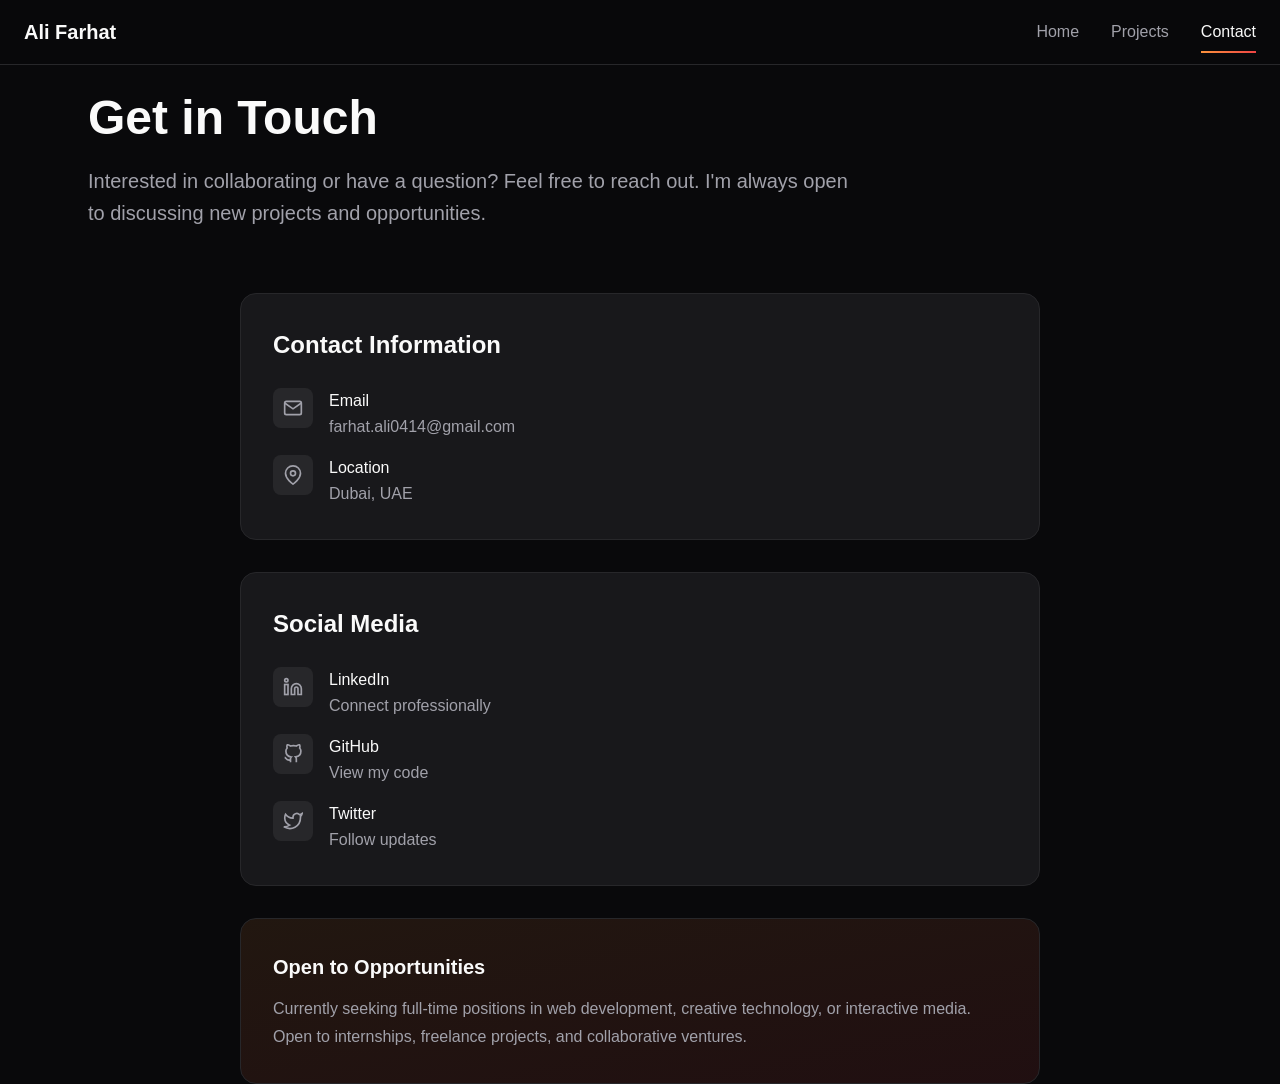
==== contact.html @ 58b13000 "initial commit" ====
<!DOCTYPE html>
<html lang="en">
<head>
    <meta charset="UTF-8">
    <meta name="viewport" content="width=device-width, initial-scale=1.0">
    <title>Contact - Ali Farhat</title>
    <link rel="stylesheet" href="styles.css">
</head>
<body>
    <!-- Navigation -->
    <nav class="nav">
        <div class="nav-container">
            <a href="index.html" class="nav-logo">Ali Farhat</a>
            <button class="nav-toggle" id="navToggle">
                <span class="hamburger"></span>
                <span class="hamburger"></span>
                <span class="hamburger"></span>
            </button>
            <div class="nav-menu" id="navMenu">
                <a href="index.html" class="nav-link">Home</a>
                <a href="projects.html" class="nav-link">Projects</a>
                <a href="contact.html" class="nav-link active">Contact</a>
            </div>
        </div>
    </nav>

    <!-- Main Content -->
    <main class="main-content">
        <div class="container-medium">
            <div class="page-header">
                <h1 class="page-title">Get in Touch</h1>
                <p class="page-description">
                    Interested in collaborating or have a question? Feel free to reach out.
                    I'm always open to discussing new projects and opportunities.
                </p>
            </div>

            <div class="contact-info-centered">
                <!-- Contact Information -->
                <div class="info-card">
                    <h2 class="info-card-title">Contact Information</h2>
                    
                    <div class="info-items">
                        <a href="mailto:ali.farhat@email.com" class="info-item">
                            <div class="info-icon">
                                <svg class="icon" width="20" height="20" viewBox="0 0 24 24" fill="none" stroke="currentColor" stroke-width="2">
                                    <path d="M4 4h16c1.1 0 2 .9 2 2v12c0 1.1-.9 2-2 2H4c-1.1 0-2-.9-2-2V6c0-1.1.9-2 2-2z"></path>
                                    <polyline points="22,6 12,13 2,6"></polyline>
                                </svg>
                            </div>
                            <div>
                                <p class="info-label">Email</p>
                                <p class="info-value">farhat.ali0414@gmail.com</p>
                            </div>
                        </a>

                        <div class="info-item">
                            <div class="info-icon">
                                <svg class="icon" width="20" height="20" viewBox="0 0 24 24" fill="none" stroke="currentColor" stroke-width="2">
                                    <path d="M21 10c0 7-9 13-9 13s-9-6-9-13a9 9 0 0 1 18 0z"></path>
                                    <circle cx="12" cy="10" r="3"></circle>
                                </svg>
                            </div>
                            <div>
                                <p class="info-label">Location</p>
                                <p class="info-value">Dubai, UAE</p>
                            </div>
                        </div>
                    </div>
                </div>

                <div class="info-card">
                    <h2 class="info-card-title">Social Media</h2>
                    <div class="info-items">
                        <a href="https://www.linkedin.com/in/ali-farhat-0abab8230/" target="_blank" rel="noopener noreferrer" class="info-item">
                            <div class="info-icon">
                                <svg class="icon" width="20" height="20" viewBox="0 0 24 24" fill="none" stroke="currentColor" stroke-width="2">
                                    <path d="M16 8a6 6 0 0 1 6 6v7h-4v-7a2 2 0 0 0-2-2 2 2 0 0 0-2 2v7h-4v-7a6 6 0 0 1 6-6z"></path>
                                    <rect x="2" y="9" width="4" height="12"></rect>
                                    <circle cx="4" cy="4" r="2"></circle>
                                </svg>
                            </div>
                            <div>
                                <p class="info-label">LinkedIn</p>
                                <p class="info-value">Connect professionally</p>
                            </div>
                        </a>

                        <a href="https://github.com" target="_blank" rel="noopener noreferrer" class="info-item">
                            <div class="info-icon">
                                <svg class="icon" width="20" height="20" viewBox="0 0 24 24" fill="none" stroke="currentColor" stroke-width="2">
                                    <path d="M9 19c-5 1.5-5-2.5-7-3m14 6v-3.87a3.37 3.37 0 0 0-.94-2.61c3.14-.35 6.44-1.54 6.44-7A5.44 5.44 0 0 0 20 4.77 5.07 5.07 0 0 0 19.91 1S18.73.65 16 2.48a13.38 13.38 0 0 0-7 0C6.27.65 5.09 1 5.09 1A5.07 5.07 0 0 0 5 4.77a5.44 5.44 0 0 0-1.5 3.78c0 5.42 3.3 6.61 6.44 7A3.37 3.37 0 0 0 9 18.13V22"></path>
                                </svg>
                            </div>
                            <div>
                                <p class="info-label">GitHub</p>
                                <p class="info-value">View my code</p>
                            </div>
                        </a>

                        <a href="https://twitter.com" target="_blank" rel="noopener noreferrer" class="info-item">
                            <div class="info-icon">
                                <svg class="icon" width="20" height="20" viewBox="0 0 24 24" fill="none" stroke="currentColor" stroke-width="2">
                                    <path d="M23 3a10.9 10.9 0 0 1-3.14 1.53 4.48 4.48 0 0 0-7.86 3v1A10.66 10.66 0 0 1 3 4s-4 9 5 13a11.64 11.64 0 0 1-7 2c9 5 20 0 20-11.5a4.5 4.5 0 0 0-.08-.83A7.72 7.72 0 0 0 23 3z"></path>
                                </svg>
                            </div>
                            <div>
                                <p class="info-label">Twitter</p>
                                <p class="info-value">Follow updates</p>
                            </div>
                        </a>
                    </div>
                </div>

                <div class="opportunities-card">
                    <h3 class="opportunities-title">Open to Opportunities</h3>
                    <p class="opportunities-text">
                        Currently seeking full-time positions in web development, creative
                        technology, or interactive media. Open to internships, freelance
                        projects, and collaborative ventures.
                    </p>
                </div>
            </div>
        </div>
    </main>

    <script src="js/main.js"></script>
</body>
</html>
---- styles.css ----
/* Reset and Base Styles */
* {
    margin: 0;
    padding: 0;
    box-sizing: border-box;
}

body {
    font-family: -apple-system, BlinkMacSystemFont, 'Segoe UI', Roboto, 'Helvetica Neue', Arial, sans-serif;
    background-color: #09090b;
    color: #fafafa;
    line-height: 1.6;
    overflow-x: hidden;
}

/* Container */
.container {
    max-width: 1280px;
    margin: 0 auto;
    padding: 0 1.5rem;
}

.container-medium {
    max-width: 1152px;
    margin: 0 auto;
    padding: 0 1.5rem;
}

.container-narrow {
    max-width: 1024px;
    margin: 0 auto;
    padding: 0 1.5rem;
}

/* Navigation */
.nav {
    position: fixed;
    top: 0;
    left: 0;
    right: 0;
    background-color: rgba(9, 9, 11, 0.8);
    backdrop-filter: blur(12px);
    border-bottom: 1px solid #27272a;
    z-index: 1000;
}

.nav-container {
    max-width: 1280px;
    margin: 0 auto;
    padding: 1rem 1.5rem;
    display: flex;
    justify-content: space-between;
    align-items: center;
}

.nav-logo {
    font-size: 1.25rem;
    font-weight: 700;
    color: #fafafa;
    text-decoration: none;
    transition: color 0.2s;
}

.nav-logo:hover {
    color: #a1a1aa;
}

.nav-menu {
    display: flex;
    gap: 2rem;
}

.nav-link {
    color: #a1a1aa;
    text-decoration: none;
    transition: color 0.2s;
    position: relative;
}

.nav-link:hover,
.nav-link.active {
    color: #fafafa;
}

.nav-link.active::after {
    content: '';
    position: absolute;
    bottom: -0.5rem;
    left: 0;
    right: 0;
    height: 2px;
    background: linear-gradient(to right, #fb923c, #ef4444);
}

.nav-toggle {
    display: none;
    background: none;
    border: none;
    cursor: pointer;
    padding: 0.5rem;
}

.hamburger {
    display: block;
    width: 1.5rem;
    height: 2px;
    background-color: #fafafa;
    margin: 0.25rem 0;
    transition: all 0.3s;
}

/* Main Content */
.main-content {
    padding-top: 5rem;
}

/* Hero Section */
.hero-section {
    min-height: 80vh;
    display: flex;
    flex-direction: column;
    align-items: center;
    gap: 3rem;
    padding: 3rem 0;
}

.hero-content {
    flex: 1;
    display: flex;
    flex-direction: column;
    gap: 1.5rem;
}

.hero-badge {
    display: inline-block;
    padding: 0.5rem 1rem;
    background-color: rgba(39, 39, 42, 0.5);
    border: 1px solid #3f3f46;
    border-radius: 9999px;
    font-size: 0.875rem;
    color: #d4d4d8;
    width: fit-content;
}

.hero-title {
    font-size: 3rem;
    font-weight: 700;
    letter-spacing: -0.02em;
    line-height: 1.1;
}

.gradient-text {
    background: linear-gradient(to right, #fb923c, #ef4444);
    -webkit-background-clip: text;
    -webkit-text-fill-color: transparent;
    background-clip: text;
}

.hero-description {
    font-size: 1.25rem;
    color: #a1a1aa;
    max-width: 48rem;
    line-height: 1.75;
}

.hero-buttons {
    display: flex;
    flex-wrap: wrap;
    gap: 1rem;
    padding-top: 1rem;
}

.hero-image-wrapper {
    flex: 1;
    display: flex;
    justify-content: center;
}

.hero-image-wrapper > div {
    position: relative;
}

.hero-image-glow {
    position: absolute;
    inset: -1rem;
    background: linear-gradient(to right, #f97316, #dc2626);
    border-radius: 9999px;
    opacity: 0.2;
    filter: blur(2rem);
}

.hero-image {
    position: relative;
    width: 20rem;
    height: 20rem;
    border-radius: 9999px;
    object-fit: cover;
    border: 4px solid #27272a;
}

/* Buttons */
.btn {
    display: inline-flex;
    align-items: center;
    gap: 0.5rem;
    padding: 0.75rem 1.5rem;
    border-radius: 0.5rem;
    font-weight: 500;
    text-decoration: none;
    transition: all 0.2s;
    cursor: pointer;
    border: none;
    font-size: 1rem;
}

.btn-primary {
    background-color: #f4f4f5;
    color: #18181b;
}

.btn-primary:hover {
    background-color: #e4e4e7;
}

.btn-secondary {
    background-color: #27272a;
    color: #fafafa;
    border: 1px solid #3f3f46;
}

.btn-secondary:hover {
    background-color: #3f3f46;
}

.btn-full {
    width: 100%;
    justify-content: center;
}

/* Icons */
.icon {
    width: 1.25rem;
    height: 1.25rem;
}

.icon-large {
    width: 1.5rem;
    height: 1.5rem;
}

.icon-small {
    width: 1rem;
    height: 1rem;
}

/* Sections */
.section {
    padding: 6rem 0;
}

.section-border {
    border-top: 1px solid #27272a;
}

.section-content-centered {
    max-width: 56rem;
    margin: 0 auto;
    text-align: center;
}

.section-title {
    font-size: 1.875rem;
    font-weight: 700;
    margin-bottom: 1.5rem;
}

.section-title-centered {
    font-size: 1.875rem;
    font-weight: 700;
    text-align: center;
    margin-bottom: 4rem;
}

.section-description {
    font-size: 1.25rem;
    color: #a1a1aa;
    line-height: 1.75;
}

.section-header {
    display: flex;
    justify-content: space-between;
    align-items: flex-end;
    margin-bottom: 3rem;
}

.section-link {
    color: #a1a1aa;
    text-decoration: none;
    display: inline-flex;
    align-items: center;
    gap: 0.5rem;
    transition: color 0.2s;
}

.section-link:hover {
    color: #fafafa;
}

/* Cards */
.cards-grid {
    display: grid;
    grid-template-columns: repeat(auto-fit, minmax(280px, 1fr));
    gap: 2rem;
}

.card {
    background-color: #18181b;
    border: 1px solid #27272a;
    border-radius: 1rem;
    padding: 2rem;
    display: flex;
    flex-direction: column;
    gap: 1rem;
    transition: border-color 0.2s;
}

.card:hover {
    border-color: #3f3f46;
}

.card-icon {
    width: 3rem;
    height: 3rem;
    border-radius: 0.5rem;
    display: flex;
    align-items: center;
    justify-content: center;
}

.card-icon-orange {
    background-color: rgba(251, 146, 60, 0.1);
    color: #fb923c;
}

.card-icon-red {
    background-color: rgba(239, 68, 68, 0.1);
    color: #ef4444;
}

.card-icon-green {
    background-color: rgba(34, 197, 94, 0.1);
    color: #22c55e;
}

.card-title {
    font-size: 1.25rem;
    font-weight: 600;
}

.card-description {
    color: #a1a1aa;
    line-height: 1.75;
}

/* Projects */
.projects-grid {
    display: grid;
    grid-template-columns: repeat(auto-fit, minmax(400px, 1fr));
    gap: 2rem;
}

.projects-grid-full {
    display: grid;
    grid-template-columns: repeat(auto-fit, minmax(400px, 1fr));
    gap: 2rem;
}

.project-card {
    position: relative;
    overflow: hidden;
    border-radius: 1rem;
    background-color: #18181b;
    border: 1px solid #27272a;
    transition: all 0.3s;
    text-decoration: none;
    color: inherit;
    display: block;
}

.project-card:hover {
    border-color: #3f3f46;
}

.project-card-full {
    background-color: #18181b;
    border: 1px solid #27272a;
    border-radius: 1rem;
    overflow: hidden;
    transition: border-color 0.3s;
}

.project-card-full:hover {
    border-color: #3f3f46;
}

.project-image-wrapper {
    aspect-ratio: 16 / 9;
    overflow: hidden;
    background-color: #27272a;
}

.project-image {
    width: 100%;
    height: 100%;
    object-fit: cover;
    transition: transform 0.3s;
}

.project-card:hover .project-image,
.project-card-full:hover .project-image {
    transform: scale(1.05);
}

.project-content {
    padding: 1.5rem;
}

.project-card-content {
    padding: 1.5rem;
    display: flex;
    flex-direction: column;
    gap: 1rem;
}

.project-title {
    font-size: 1.25rem;
    font-weight: 600;
    margin-bottom: 0.5rem;
}

.project-card-title {
    font-size: 1.5rem;
    font-weight: 600;
}

.project-description {
    color: #a1a1aa;
}

.project-card-description {
    color: #a1a1aa;
    line-height: 1.75;
}

.project-tags {
    display: flex;
    flex-wrap: wrap;
    gap: 0.5rem;
}

.tag {
    padding: 0.25rem 0.75rem;
    background-color: #27272a;
    color: #d4d4d8;
    font-size: 0.875rem;
    border-radius: 9999px;
    border: 1px solid #3f3f46;
}

.project-links {
    display: flex;
    gap: 1rem;
    padding-top: 0.5rem;
}

.project-link {
    display: inline-flex;
    align-items: center;
    gap: 0.5rem;
    color: #a1a1aa;
    text-decoration: none;
    transition: color 0.2s;
}

.project-link:hover {
    color: #fafafa;
}

/* Page Header */
.page-header {
    margin-bottom: 4rem;
}

.page-title {
    font-size: 2.5rem;
    font-weight: 700;
    margin-bottom: 0.5rem;
}

.page-description {
    font-size: 1.25rem;
    color: #a1a1aa;
    max-width: 48rem;
}

/* Resume */
.resume-header {
    display: flex;
    justify-content: space-between;
    align-items: flex-start;
    gap: 1rem;
    margin-bottom: 3rem;
}

.resume-content {
    background-color: #18181b;
    border: 1px solid #27272a;
    border-radius: 1rem;
    padding: 3rem;
}

.resume-section {
    margin-bottom: 3rem;
}

.resume-section:last-child {
    margin-bottom: 0;
}

.resume-section-border {
    border-top: 1px solid #27272a;
    padding-top: 2rem;
}

.resume-name {
    font-size: 1.875rem;
    font-weight: 700;
    margin-bottom: 1rem;
}

.text-muted {
    color: #a1a1aa;
}

.text-muted-relaxed {
    color: #a1a1aa;
    line-height: 1.75;
}

.contact-grid {
    display: grid;
    grid-template-columns: repeat(auto-fit, minmax(250px, 1fr));
    gap: 0.75rem;
}

.contact-item {
    display: flex;
    align-items: center;
    gap: 0.5rem;
    color: #a1a1aa;
}

.contact-link {
    color: #a1a1aa;
    text-decoration: none;
    transition: color 0.2s;
}

.contact-link:hover {
    color: #fafafa;
}

.social-links {
    display: flex;
    gap: 1rem;
    padding-top: 0.5rem;
}

.social-link {
    color: #a1a1aa;
    transition: color 0.2s;
}

.social-link:hover {
    color: #fafafa;
}

.section-heading {
    font-size: 1.25rem;
    font-weight: 600;
    margin-bottom: 1rem;
}

.experience-item {
    margin-bottom: 1.5rem;
}

.experience-item:last-child {
    margin-bottom: 0;
}

.experience-header {
    display: flex;
    justify-content: space-between;
    align-items: flex-start;
    margin-bottom: 0.5rem;
}

.experience-title {
    font-weight: 600;
}

.experience-date {
    color: #71717a;
    font-size: 0.875rem;
}

.experience-list {
    list-style: disc;
    list-style-position: inside;
    color: #a1a1aa;
    margin-left: 1rem;
}

.experience-list li {
    margin: 0.25rem 0;
}

.skills-grid {
    display: grid;
    grid-template-columns: repeat(auto-fit, minmax(250px, 1fr));
    gap: 1rem;
}

.skill-category {
    color: #d4d4d8;
    font-weight: 500;
    margin-bottom: 0.5rem;
}

.projects-list {
    display: flex;
    flex-direction: column;
    gap: 1rem;
}

.project-item {
    margin-bottom: 0.5rem;
}

.project-item-title {
    font-weight: 600;
    margin-bottom: 0.25rem;
}

.awards-list {
    list-style: none;
    color: #a1a1aa;
}

.awards-list li {
    margin: 0.5rem 0;
}

/* Contact Page */
.contact-layout {
    display: grid;
    grid-template-columns: 1fr;
    gap: 3rem;
}

.contact-info-centered {
    max-width: 800px;
    margin: 0 auto;
    display: flex;
    flex-direction: column;
    gap: 2rem;
}

.contact-form {
    display: flex;
    flex-direction: column;
    gap: 1.5rem;
}

.form-group {
    display: flex;
    flex-direction: column;
}

.form-label {
    font-size: 0.875rem;
    font-weight: 500;
    margin-bottom: 0.5rem;
}

.form-input {
    width: 100%;
    padding: 0.75rem 1rem;
    background-color: #18181b;
    border: 1px solid #27272a;
    border-radius: 0.5rem;
    color: #fafafa;
    transition: border-color 0.2s;
    font-family: inherit;
}

.form-input:focus {
    outline: none;
    border-color: #52525b;
}

.form-textarea {
    resize: none;
}

.contact-sidebar {
    display: flex;
    flex-direction: column;
    gap: 2rem;
}

.info-card {
    background-color: #18181b;
    border: 1px solid #27272a;
    border-radius: 1rem;
    padding: 2rem;
}

.info-card-title {
    font-size: 1.5rem;
    font-weight: 600;
    margin-bottom: 1.5rem;
}

.info-items {
    display: flex;
    flex-direction: column;
    gap: 1rem;
}

.info-item {
    display: flex;
    align-items: flex-start;
    gap: 1rem;
    color: #a1a1aa;
    text-decoration: none;
    transition: color 0.2s;
}

.info-item:hover {
    color: #fafafa;
}

.info-icon {
    width: 2.5rem;
    height: 2.5rem;
    background-color: #27272a;
    border-radius: 0.5rem;
    display: flex;
    align-items: center;
    justify-content: center;
    transition: background-color 0.2s;
}

.info-item:hover .info-icon {
    background-color: #3f3f46;
}

.info-label {
    font-weight: 500;
    color: #fafafa;
}

.info-value {
    color: inherit;
}

.opportunities-card {
    background: linear-gradient(to bottom right, rgba(251, 146, 60, 0.1), rgba(239, 68, 68, 0.1));
    border: 1px solid #27272a;
    border-radius: 1rem;
    padding: 2rem;
}

.opportunities-title {
    font-size: 1.25rem;
    font-weight: 600;
    margin-bottom: 0.75rem;
}

.opportunities-text {
    color: #a1a1aa;
    line-height: 1.75;
}

/* Responsive Design */
@media (min-width: 768px) {
    .hero-section {
        flex-direction: row;
    }
    
    .hero-title {
        font-size: 3.75rem;
    }
    
    .section-title {
        font-size: 2.25rem;
    }
    
    .section-title-centered {
        font-size: 2.25rem;
    }
    
    .page-title {
        font-size: 3rem;
    }
    
    .resume-content {
        padding: 4rem;
    }
    
    .contact-layout {
        grid-template-columns: 1fr 1fr;
    }
}

@media (min-width: 1024px) {
    .hero-title {
        font-size: 4.5rem;
    }
}

@media (max-width: 767px) {
    .nav-toggle {
        display: block;
    }
    
    .nav-menu {
        position: absolute;
        top: 100%;
        left: 0;
        right: 0;
        background-color: rgba(9, 9, 11, 0.95);
        backdrop-filter: blur(12px);
        flex-direction: column;
        gap: 0;
        padding: 1rem 0;
        border-bottom: 1px solid #27272a;
        display: none;
    }
    
    .nav-menu.active {
        display: flex;
    }
    
    .nav-link {
        padding: 0.75rem 1.5rem;
    }
    
    .nav-link.active::after {
        display: none;
    }
    
    .projects-grid,
    .projects-grid-full {
        grid-template-columns: 1fr;
    }
    
    .cards-grid {
        grid-template-columns: 1fr;
    }
    
    .resume-header {
        flex-direction: column;
    }
    
    .resume-content {
        padding: 2rem;
    }
}
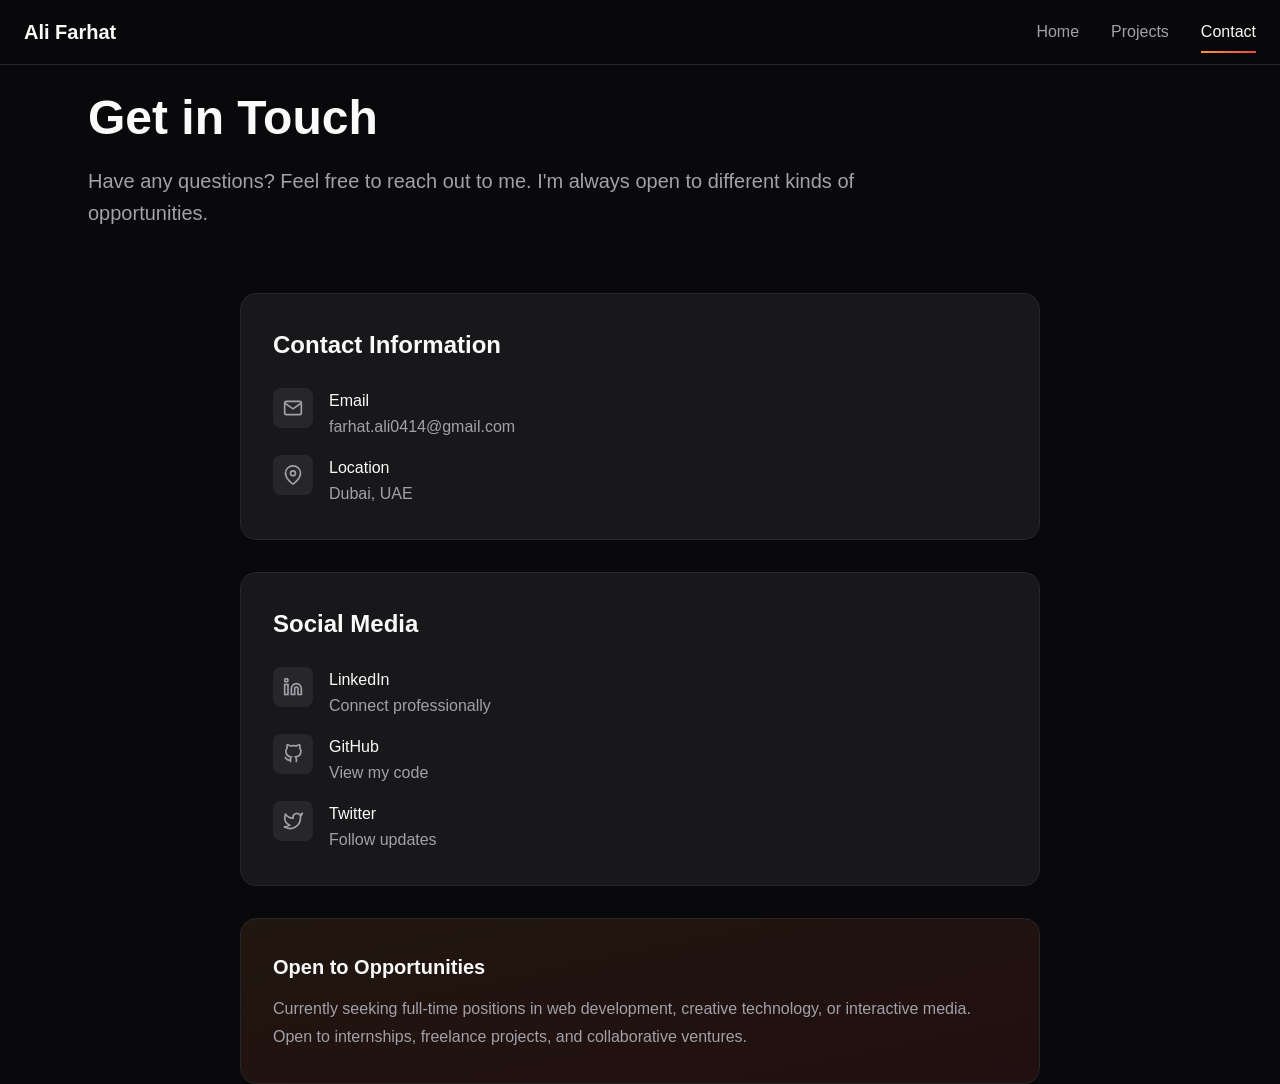
==== commit 3c283a1e: "latest" ====
--- a/contact.html
+++ b/contact.html
@@ -30,8 +30,8 @@
             <div class="page-header">
                 <h1 class="page-title">Get in Touch</h1>
                 <p class="page-description">
-                    Interested in collaborating or have a question? Feel free to reach out.
-                    I'm always open to discussing new projects and opportunities.
+                    Have any questions? Feel free to reach out to me.
+                    I'm always open to different kinds of opportunities.
                 </p>
             </div>
 
--- a/styles.css
+++ b/styles.css
@@ -11,6 +11,18 @@
     color: #fafafa;
     line-height: 1.6;
     overflow-x: hidden;
+    opacity: 0;
+    animation: fadeInPage 0.2s ease-in-out forwards;
+}
+
+@keyframes fadeInPage {
+    from { opacity: 0; }
+    to { opacity: 1; }
+}
+
+body.page-exit {
+    opacity: 0 !important;
+    transition: opacity 0.2s ease-in-out !important;
 }
 
 /* Container */
@@ -183,7 +195,7 @@
 .hero-image-glow {
     position: absolute;
     inset: -1rem;
-    background: linear-gradient(to right, #f97316, #dc2626);
+    background: linear-gradient(to right, #fb923c, #ef4444);
     border-radius: 9999px;
     opacity: 0.2;
     filter: blur(2rem);
@@ -219,7 +231,7 @@
 }
 
 .btn-primary:hover {
-    background-color: #e4e4e7;
+    background-color: #d4d4d8;
 }
 
 .btn-secondary {
@@ -374,6 +386,7 @@
     display: grid;
     grid-template-columns: repeat(auto-fit, minmax(400px, 1fr));
     gap: 2rem;
+    padding-bottom: 4rem;
 }
 
 .project-card {
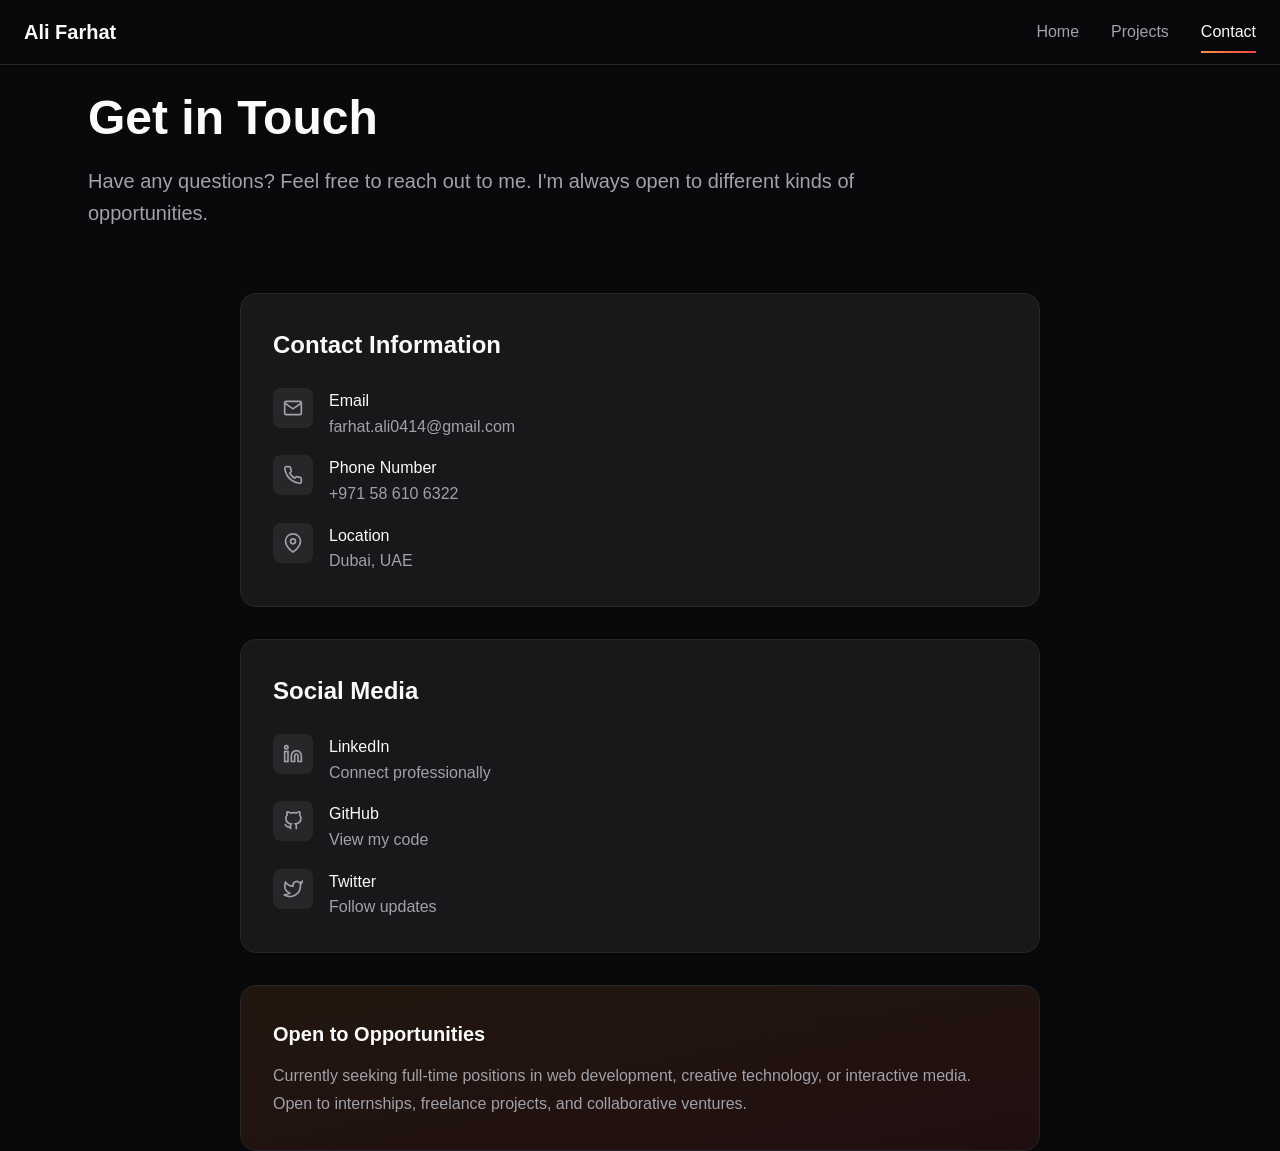
==== commit f7301fc5: "final commit maybe" ====
--- a/contact.html
+++ b/contact.html
@@ -51,6 +51,18 @@
                             <div>
                                 <p class="info-label">Email</p>
                                 <p class="info-value">farhat.ali0414@gmail.com</p>
+                            </div>
+                        </a>
+
+                        <a href="tel:+971586106322" class="info-item">
+                            <div class="info-icon">
+                                <svg class="icon" width="20" height="20" viewBox="0 0 24 24" fill="none" stroke="currentColor" stroke-width="2">
+                                    <path d="M22 16.92v3a2 2 0 0 1-2.18 2 19.79 19.79 0 0 1-8.63-3.07 19.5 19.5 0 0 1-6-6 19.79 19.79 0 0 1-3.07-8.67A2 2 0 0 1 4.11 2h3a2 2 0 0 1 2 1.72 12.84 12.84 0 0 0 .7 2.81 2 2 0 0 1-.45 2.11L8.09 9.91a16 16 0 0 0 6 6l1.27-1.27a2 2 0 0 1 2.11-.45 12.84 12.84 0 0 0 2.81.7A2 2 0 0 1 22 16.92z"></path>
+                                </svg>
+                            </div>
+                            <div>
+                                <p class="info-label">Phone Number</p>
+                                <p class="info-value">+971 58 610 6322</p>
                             </div>
                         </a>
 
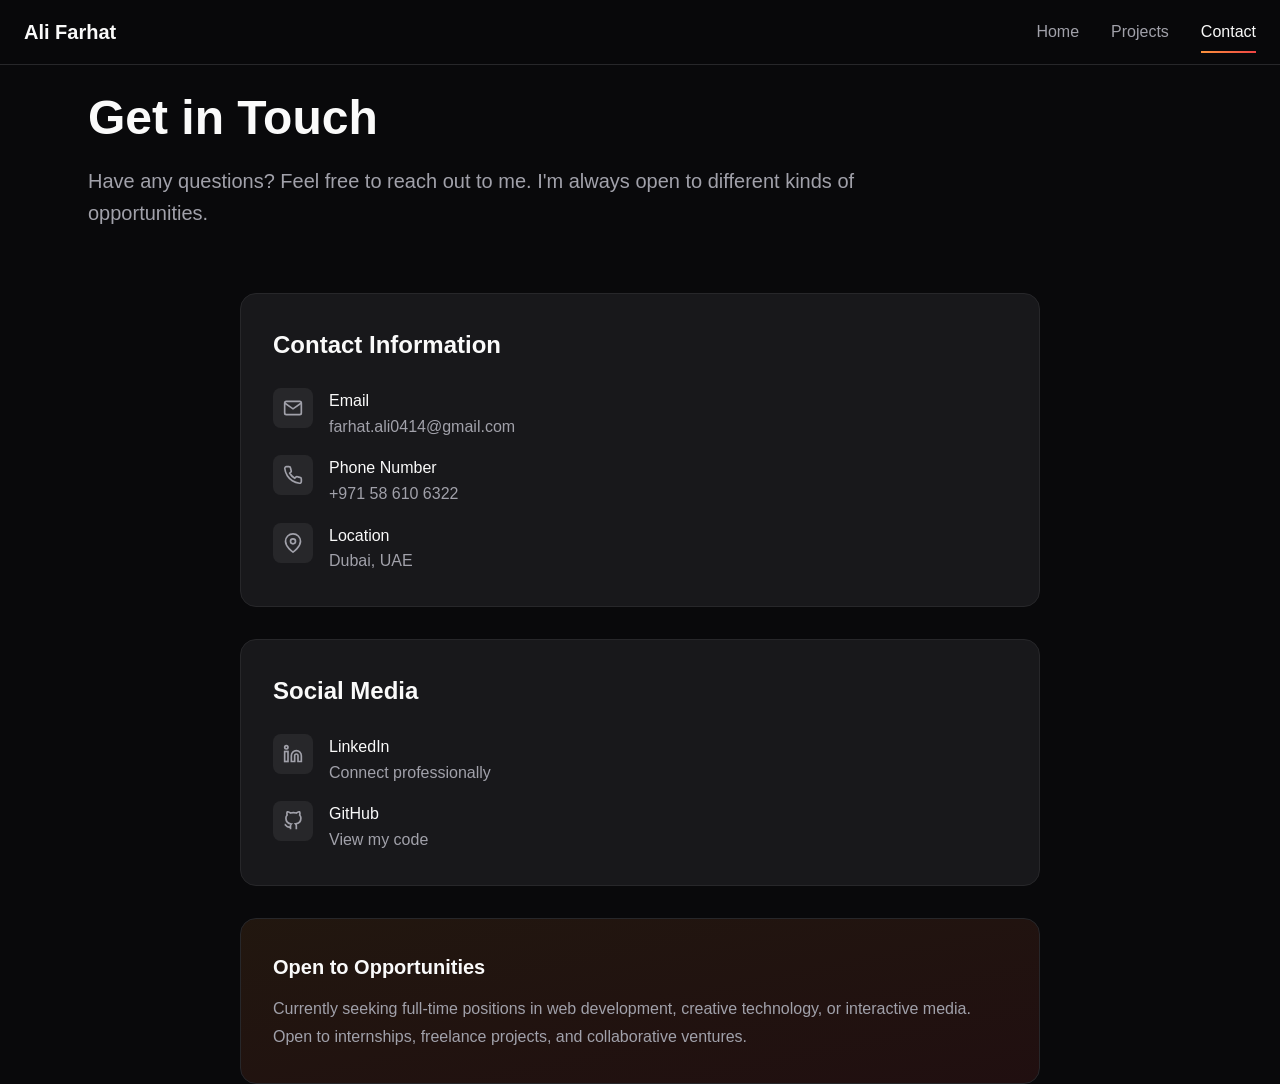
==== commit e1fb8183: "Removed Twitter (Not Formal)" ====
--- a/contact.html
+++ b/contact.html
@@ -109,18 +109,7 @@
                                 <p class="info-value">View my code</p>
                             </div>
                         </a>
-
-                        <a href="https://twitter.com" target="_blank" rel="noopener noreferrer" class="info-item">
-                            <div class="info-icon">
-                                <svg class="icon" width="20" height="20" viewBox="0 0 24 24" fill="none" stroke="currentColor" stroke-width="2">
-                                    <path d="M23 3a10.9 10.9 0 0 1-3.14 1.53 4.48 4.48 0 0 0-7.86 3v1A10.66 10.66 0 0 1 3 4s-4 9 5 13a11.64 11.64 0 0 1-7 2c9 5 20 0 20-11.5a4.5 4.5 0 0 0-.08-.83A7.72 7.72 0 0 0 23 3z"></path>
-                                </svg>
-                            </div>
-                            <div>
-                                <p class="info-label">Twitter</p>
-                                <p class="info-value">Follow updates</p>
-                            </div>
-                        </a>
+                        
                     </div>
                 </div>
 
@@ -138,4 +127,4 @@
 
     <script src="js/main.js"></script>
 </body>
-</html>+</html>
